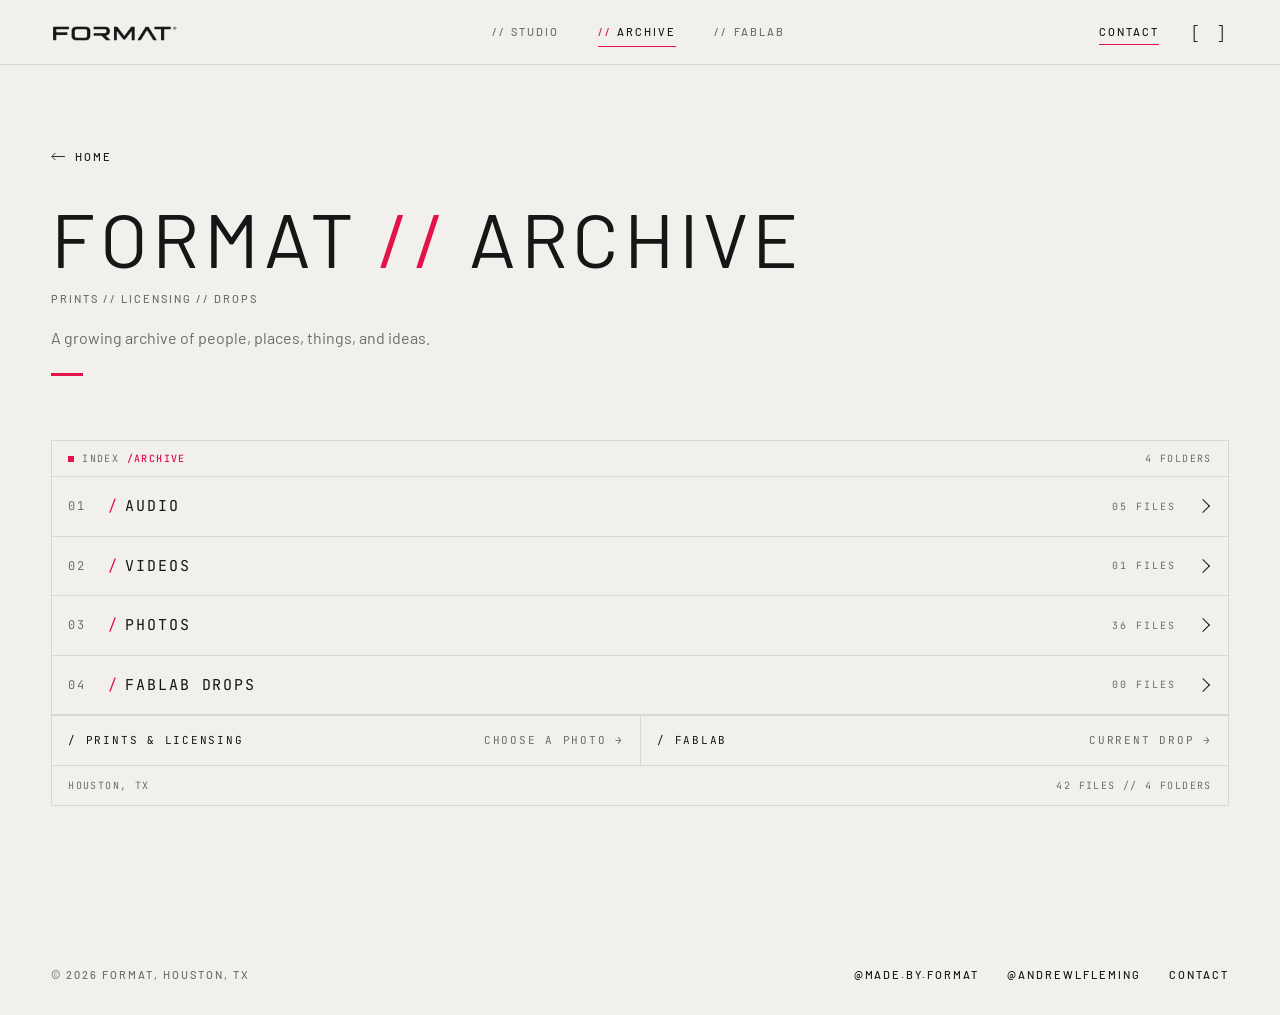
==== archive.html @ f63811d4 "Add FORMAT Instagram (@made.by.format) alongside the personal account Co-Authored-By: Claude Sonnet " ====
<!DOCTYPE html>
<html lang="en">
<head>
<meta charset="utf-8">
<meta name="viewport" content="width=device-width, initial-scale=1, viewport-fit=cover">
<title>FORMAT // Archive | Motorsports &amp; Automotive Photo, Video</title>
<link rel="apple-touch-icon" sizes="180x180" href="/apple-touch-icon.png">
<link rel="icon" type="image/png" sizes="32x32" href="/favicon-32x32.png">
<link rel="icon" type="image/png" sizes="16x16" href="/favicon-16x16.png">
<link rel="icon" href="/favicon.ico" sizes="any">
<link rel="manifest" href="/site.webmanifest">
<meta name="apple-mobile-web-app-title" content="FORMAT">
<meta name="theme-color" content="#000000">
<meta name="description" content="The FORMAT archive from Houston: motorsports, automotive, aerial and FPV photo, video and music. Order prints, license work, or request a piece from a past FabLab motorsports fashion drop.">
<link rel="canonical" href="https://madebyformat.com/archive.html">
<meta property="og:type" content="website">
<meta property="og:site_name" content="FORMAT">
<meta property="og:title" content="FORMAT // Archive | Motorsports &amp; Automotive Photo, Video">
<meta property="og:description" content="The FORMAT archive from Houston: motorsports, automotive, aerial and FPV photo, video and music. Order prints, license work, or request a piece from a past FabLab motorsports fashion drop.">
<meta property="og:url" content="https://madebyformat.com/archive.html">
<meta property="og:image" content="https://madebyformat.com/assets/og-image.jpg">
<meta property="og:image:width" content="1200">
<meta property="og:image:height" content="630">
<meta property="og:image:alt" content="I AM FORMAT: black and white portrait of a person in a fedora and dark suit">
<meta name="twitter:card" content="summary_large_image">
<meta name="twitter:title" content="FORMAT // Archive | Motorsports &amp; Automotive Photo, Video">
<meta name="twitter:description" content="The FORMAT archive from Houston: motorsports, automotive, aerial and FPV photo, video and music. Order prints, license work, or request a piece from a past FabLab motorsports fashion drop.">
<meta name="twitter:image" content="https://madebyformat.com/assets/og-image.jpg">
<link rel="preconnect" href="https://fonts.googleapis.com">
<link rel="preconnect" href="https://fonts.gstatic.com" crossorigin>
<link href="https://fonts.googleapis.com/css2?family=Barlow:wght@300;400;500&family=JetBrains+Mono:wght@300;400;500&display=swap" rel="stylesheet">
<style>
:root{
  --paper:#F1F0ED; --ink:#161616; --mute:#6E6D69; --line:#D9D7D2; --accent:#E3124B;
  --sans:"Barlow","DIN Alternate","Helvetica Neue",Arial,sans-serif;
  --pad:clamp(20px,4vw,56px);
  --hh:64px;
  box-sizing:border-box;
  padding-top:env(safe-area-inset-top,0px);
  padding-bottom:env(safe-area-inset-bottom,0px);
}
@media (prefers-color-scheme:dark){:root:not([data-theme="light"]){--paper:#121212;--ink:#ECEBE7;--mute:#8E8D89;--line:#2A2A2A;--accent:#FF2A63}}
:root[data-theme="dark"]{--paper:#121212;--ink:#ECEBE7;--mute:#8E8D89;--line:#2A2A2A;--accent:#FF2A63}
html{scroll-behavior:smooth;scroll-padding-top:calc(env(safe-area-inset-top,0px) + var(--hh))}
@media (prefers-reduced-motion:reduce){html{scroll-behavior:auto}*,*::before,*::after{animation:none!important;transition:none!important}}
*,*::before,*::after{box-sizing:border-box}
body{margin:0;background:var(--paper);color:var(--ink);font:400 16px/1.6 var(--sans);-webkit-font-smoothing:antialiased}
img{display:block;max-width:100%}
a{color:inherit;text-decoration:none}
:focus-visible{outline:2px solid var(--accent);outline-offset:3px}
.wrap{max-width:1280px;margin:0 auto;padding:0 var(--pad)}
.lbl{font-size:11px;letter-spacing:.18em;text-transform:uppercase;font-weight:500}
.m{color:var(--mute)}
.tick{display:block;width:32px;height:3px;background:var(--accent)}
html.theming,html.theming *{transition:background-color .35s,color .35s,border-color .35s!important}

/* header */
header{position:sticky;top:0;z-index:20;background:var(--paper);border-bottom:1px solid var(--line)}
.bar{display:flex;align-items:center;justify-content:space-between;height:64px}
.logo img{height:17px;width:auto}
.logo .lp{display:none}
@media (prefers-color-scheme:dark){:root:not([data-theme="light"]) .logo .li{display:none}:root:not([data-theme="light"]) .logo .lp{display:block}}
:root[data-theme="dark"] .logo .li{display:none}:root[data-theme="dark"] .logo .lp{display:block}
.pnav{display:flex;align-items:center;gap:clamp(18px,3vw,40px)}
.pnav a{position:relative;padding:6px 0;transition:color .3s}
.pnav .sl{color:var(--mute);margin-right:.5em;transition:color .3s}
.pnav a:hover,.pnav a[aria-current="page"]{color:var(--ink)}
.pnav a:hover .sl,.pnav a[aria-current="page"] .sl{color:var(--accent)}
.pnav a::after{content:"";position:absolute;left:0;right:0;bottom:0;height:1px;background:var(--accent);transform:scaleX(0);transform-origin:left;transition:transform .5s cubic-bezier(.77,0,.18,1)}
.pnav a[aria-current="page"]::after{transform:scaleX(1)}
.pnav a:not([aria-current]){color:var(--mute)}
.hr{display:flex;align-items:center;gap:clamp(16px,2.4vw,28px)}
.cta{border-bottom:1px solid var(--accent);padding:4px 0}
.cta:hover{color:var(--accent)}
.sl{color:var(--accent)}
.brk{white-space:nowrap;border:0;background:none;color:inherit;font:300 20px var(--sans);letter-spacing:.3em;padding:4px 0 4px .3em;cursor:pointer}
.brk:hover{color:var(--accent)}

/* hero */
.frame{position:relative;height:calc(100svh - var(--hh));min-height:520px;max-height:900px;background:#0E0E0E;overflow:hidden;color:#F4F3EF}
.media{position:absolute;inset:0;isolation:isolate;overflow:hidden;background:#0E0E0E}
.layer{position:absolute;inset:0;width:100%;height:100%;object-fit:cover;z-index:0;opacity:0;clip-path:inset(0);will-change:clip-path,transform}
.media picture{display:contents}
#heroVid{object-position:50% 42%}#heroImg{object-position:50% 45%}
.layer.cur{z-index:1;opacity:1}
.layer.enter{z-index:2;opacity:1;clip-path:inset(50% 0 50% 0);transform:scale(1.1)}
.layer.enter.go{clip-path:inset(0 0 0 0);transform:scale(1);transition:clip-path .95s cubic-bezier(.77,0,.18,1),transform 1.4s cubic-bezier(.16,1,.3,1)}
.layer.cur.leave{transform:scale(1.04);filter:brightness(.45) saturate(.6);transition:transform 1.2s cubic-bezier(.16,1,.3,1),filter .9s cubic-bezier(.77,0,.18,1)}
.shut{position:absolute;inset:0;pointer-events:none;z-index:1}
.shut i{position:absolute;left:0;right:0;top:50%;height:1px;background:var(--accent);opacity:0;transform:scaleX(0)}
.frame.sw .shut i{opacity:1;transform:scaleX(1);transition:transform .4s cubic-bezier(.16,1,.3,1)}
.frame.sw.go .shut i{opacity:0;transition:top .95s cubic-bezier(.77,0,.18,1),transform .4s cubic-bezier(.16,1,.3,1),opacity .35s .75s}
.frame.sw.go .shut i:first-child{top:0}.frame.sw.go .shut i:last-child{top:calc(100% - 1px)}
.mode{position:absolute;right:24px;top:50%;transform:translateY(-50%);z-index:3;display:flex;flex-direction:column;gap:6px}
.mode button{writing-mode:vertical-rl;background:none;border:0;color:rgba(255,255,255,.5);padding:14px 10px;cursor:pointer;font-family:var(--sans);transition:color .5s}
.mode button:hover,.mode button[aria-pressed="true"]{color:#fff}
.mi{position:absolute;left:0;top:0;width:2px;background:var(--accent);transition:transform .7s cubic-bezier(.77,0,.18,1),height .7s cubic-bezier(.77,0,.18,1)}
.frame.still .vp{opacity:0;pointer-events:none}
.vp{transition:opacity .5s}
.vp{position:absolute;top:56px;right:24px;z-index:3;background:none;border:0;color:rgba(255,255,255,.75);padding:6px 0;cursor:pointer;font-family:var(--sans)}
.vp:hover{color:#fff}
.scrim{position:absolute;inset:0;background:linear-gradient(0deg,rgba(0,0,0,.6),rgba(0,0,0,0) 55%)}
.c{position:absolute;width:22px;height:22px;border:0 solid rgba(255,255,255,.75)}
.tl{top:24px;left:24px;border-top-width:1px;border-left-width:1px}.tr{top:24px;right:24px;border-top-width:1px;border-right-width:1px}
.bl{bottom:24px;left:24px;border-bottom-width:1px;border-left-width:1px}.br{bottom:24px;right:24px;border-bottom-width:1px;border-right-width:1px}
.hero-copy{position:absolute;left:var(--pad);right:var(--pad);bottom:clamp(48px,8vh,88px);display:flex;justify-content:space-between;align-items:flex-end;gap:24px;flex-wrap:wrap;z-index:2}
h1{margin:0 0 22px;font-size:clamp(40px,6.4vw,96px);line-height:1;font-weight:500;letter-spacing:.03em;text-transform:uppercase}
.vf{position:absolute;left:50%;top:50%;transform:translate(-50%,-50%);border:1px solid rgba(255,255,255,.85);box-shadow:0 0 0 200vmax rgba(0,0,0,.5);transition:width .5s,height .5s,opacity .4s;opacity:0;pointer-events:none;z-index:1}
.frame[data-ar] .vf{opacity:1}
.ratios{display:flex;gap:4px}
.ratios button{background:rgba(0,0,0,.35);border:1px solid rgba(255,255,255,.35);color:#fff;font:500 11px var(--sans);letter-spacing:.12em;padding:8px 10px;cursor:pointer}
.ratios button[aria-pressed="true"]{background:var(--accent);border-color:var(--accent)}

/* sections */
section.block{padding:clamp(64px,10vw,128px) 0;border-bottom:1px solid var(--line)}
h2{margin:0;font-size:clamp(26px,3.2vw,42px);line-height:1.1;font-weight:400;letter-spacing:.12em;text-transform:uppercase}
.head{display:flex;justify-content:space-between;align-items:baseline;gap:16px;margin-bottom:clamp(28px,4vw,48px)}
.grid3{display:grid;grid-template-columns:repeat(3,1fr);gap:clamp(16px,2vw,28px)}
.ph{position:relative;overflow:hidden;background:#0E0E0E}
.ph img{width:100%;height:100%;object-fit:cover;transition:transform .6s}
a:hover .ph img{transform:scale(1.03)}
.div .ph{aspect-ratio:4/5}
.div .act{margin-top:14px;display:inline-flex;gap:10px;align-items:center;border-bottom:1px solid currentColor;padding-bottom:3px}
a:hover .act{color:var(--accent)}
.div p{margin:12px 0 0;color:var(--mute);max-width:36ch;font-size:15px;line-height:1.6}
.div h3{margin:18px 0 4px;font-size:18px;font-weight:500;letter-spacing:.14em;text-transform:uppercase}
.work .ph{aspect-ratio:3/2}
.work .cap{display:flex;justify-content:space-between;gap:12px;padding-top:12px}

/* about */
.about{display:grid;grid-template-columns:1fr 1fr;gap:clamp(32px,6vw,96px);align-items:center}
.about .ph{aspect-ratio:4/5}
.about p{max-width:42ch;color:var(--mute);margin:24px 0 0}

/* contact */
.contact{display:grid;grid-template-columns:1fr 1fr;gap:clamp(32px,6vw,96px)}
.contact h2{margin-bottom:24px}
form{display:grid;gap:18px}
input,textarea{width:100%;font:400 16px var(--sans);color:var(--ink);background:transparent;border:0;border-bottom:1px solid var(--line);padding:10px 0;border-radius:0}
textarea{min-height:80px;resize:vertical}
input:focus,textarea:focus{outline:none;border-bottom-color:var(--accent)}
.btn{justify-self:start;display:inline-flex;gap:16px;align-items:center;border:1px solid var(--ink);background:none;color:inherit;padding:14px 22px;cursor:pointer}
.btn:hover{background:var(--ink);color:var(--paper)}
.sent{min-height:1.2em}

/* footer */
footer .wrap{display:flex;justify-content:space-between;align-items:center;gap:20px;flex-wrap:wrap;padding-top:32px;padding-bottom:32px}
footer .links{display:flex;gap:28px}
footer a:hover{color:var(--accent)}

/* gallery */
.more{display:inline-flex;gap:10px;align-items:center;border-bottom:1px solid currentColor;padding-bottom:3px}
.more:hover,.back:hover{color:var(--accent)}
body.g main{display:none}
body.g .gallery{display:block}
.gallery{padding:clamp(40px,6vw,80px) 0 clamp(64px,10vw,128px)}
.ghead{margin-bottom:clamp(32px,5vw,64px)}
.ghead h2{font-size:clamp(40px,6vw,88px);letter-spacing:.06em;margin:28px 0 14px}
.ghead p{margin:0 0 22px}
.back{display:inline-flex;gap:10px;align-items:center}
.gbar{position:sticky;top:var(--hh);z-index:10;background:var(--paper);display:flex;justify-content:space-between;align-items:center;gap:16px;padding:14px 0;margin-bottom:clamp(14px,2vw,24px);border-bottom:1px solid var(--line)}
.chips{display:flex;gap:clamp(16px,3vw,32px)}
.chip{background:none;border:0;border-bottom:1px solid transparent;color:var(--mute);padding:4px 0;cursor:pointer;font-family:var(--sans)}
.chip:hover{color:var(--ink)}
.chip[aria-pressed="true"]{color:var(--ink);border-bottom-color:var(--accent)}
.grid{--cols:4;--ar:1/1;display:grid;grid-template-columns:repeat(var(--cols),1fr);gap:clamp(6px,.9vw,12px)}
.grid[data-f="landscape"]{--ar:3/2}.grid[data-f="portrait"]{--ar:2/3}
.gi{display:block;width:100%;aspect-ratio:var(--ar);padding:0;border:0;background:#0E0E0E;cursor:zoom-in;overflow:hidden}
.gi[hidden]{display:none}
.gi img{width:100%;height:100%;object-fit:cover;transition:transform .6s}
.gi:hover img{transform:scale(1.03)}
.empty{padding:clamp(48px,8vw,96px) 0;max-width:36ch}
.empty[hidden]{display:none}
.gright{display:flex;align-items:center;gap:clamp(12px,2vw,20px)}
.zoom{display:flex;gap:2px}
.gbar .lbl{white-space:nowrap}
@media (max-width:520px){#gCount{display:none}.chips{gap:14px}.gbar{gap:8px}}
.zoom button{width:28px;height:28px;background:none;border:0;color:var(--mute);font:300 18px/1 var(--sans);cursor:pointer;padding:0}
.zoom button:hover:not(:disabled){color:var(--accent)}
.zoom button:disabled{color:var(--line);cursor:default}
.lb{position:fixed;inset:0;z-index:50;background:#080808;display:flex;align-items:center;justify-content:center;padding:calc(64px + env(safe-area-inset-top,0px)) clamp(12px,6vw,96px) calc(96px + env(safe-area-inset-bottom,0px));color:#EDECE8}
.lb[hidden]{display:none}
.lb img{max-width:100%;max-height:100%;object-fit:contain}
.lbc{position:absolute;top:calc(26px + env(safe-area-inset-top,0px));left:clamp(16px,4vw,40px)}
.lbx{position:absolute;top:calc(18px + env(safe-area-inset-top,0px));right:clamp(16px,4vw,40px);background:none;border:0;color:inherit;cursor:pointer;padding:8px}
.lbn{position:absolute;top:50%;transform:translateY(-50%);background:none;border:0;color:inherit;cursor:pointer;padding:18px}
.lbn:hover,.lbx:hover{color:var(--accent)}
.prev{left:4px}.next{right:4px}
.lbbar{position:absolute;left:clamp(16px,4vw,40px);right:clamp(16px,4vw,40px);bottom:calc(22px + env(safe-area-inset-bottom,0px));display:flex;justify-content:space-between;align-items:center;gap:12px 24px;flex-wrap:wrap}
.lbt{font-size:13px}
.lbact{display:flex;gap:8px}
.lbb,.lbfav{background:none;border:1px solid rgba(255,255,255,.35);color:inherit;padding:12px 16px;cursor:pointer;font-family:var(--sans)}
.lbfav{width:44px;padding:0;display:grid;place-items:center}
.lbb:hover,.lbfav:hover{border-color:var(--accent);color:var(--accent)}
.lbfav[aria-pressed="true"]{color:var(--accent);border-color:var(--accent)}
.lbfav[aria-pressed="true"] svg{fill:currentColor}
body.lock{overflow:hidden}
@media (max-width:820px){
  .lb{padding-bottom:calc(132px + env(safe-area-inset-bottom,0px))}
  .lbbar{flex-direction:column;align-items:stretch}
  .lbb{flex:1;padding:12px 6px;white-space:nowrap;letter-spacing:.12em}
  .lbn{padding:12px}
}

@media (max-width:820px){
  .grid3{grid-template-columns:1fr}
  .work .grid3{grid-template-columns:1fr 1fr}
  .div .ph{aspect-ratio:4/3}
  .about,.contact{grid-template-columns:1fr}
  #heroVid{object-position:50% 40%}#heroImg{object-position:62% 45%}
  .mode{right:12px}.mode button{padding:12px 8px}
  .vp{top:40px;right:16px}
  .scrim{background:linear-gradient(0deg,rgba(0,0,0,.7),rgba(0,0,0,0) 60%),linear-gradient(180deg,rgba(0,0,0,.35),rgba(0,0,0,0) 20%)}
  .c{width:16px;height:16px}.tl,.tr{top:16px}.bl,.br{bottom:16px}.tl,.bl{left:16px}.tr,.br{right:16px}
}
@media (max-width:640px){
  :root{--hh:108px}
  #heroImg{object-position:50% 40%}
  .bar{flex-wrap:wrap;height:auto}
  .bar>.logo{height:60px;display:flex;align-items:center}
  .hr{height:60px}
  .pnav{order:3;width:100%;justify-content:space-between;height:48px;border-top:1px solid var(--line)}
}
@media (max-width:480px){.logo img{height:13px}.brk{font-size:17px;letter-spacing:.2em}.work .grid3{grid-template-columns:1fr}}

/* two-link cards */
.acts{display:flex;gap:24px;flex-wrap:wrap}
.card a:hover .ph img{transform:scale(1.03)}
.act:hover{color:var(--accent)}

/* pillar pages */
body.sub main{display:none}
.page{padding:clamp(40px,6vw,80px) 0 clamp(64px,10vw,128px)}
.ghead h2 .sl{color:var(--accent)}
.page .ghead h2{margin-bottom:10px}
.page .ghead p{max-width:44ch;margin:18px 0 22px}
.pfoot{margin-top:clamp(40px,6vw,72px)}.pfoot:empty{display:none}
.pfoot .btn{text-decoration:none}
/* studio advisory band */
.adv{margin-top:clamp(56px,8vw,112px);padding-top:clamp(28px,4vw,48px);border-top:1px solid var(--line);display:grid;grid-template-columns:1fr 1fr;gap:clamp(28px,6vw,96px)}
.adv h3{margin:0 0 4px;font-size:18px;font-weight:500;letter-spacing:.14em;text-transform:uppercase}
.adv p{margin:12px 0 18px;color:var(--mute);max-width:40ch;font-size:15px;line-height:1.6}
.adv .act{display:inline-flex;gap:10px;align-items:center;border-bottom:1px solid currentColor;padding-bottom:3px}
.advl{list-style:none;margin:0;padding:0;border-top:1px solid var(--line)}
.advl li{display:grid;grid-template-columns:minmax(150px,.8fr) 1.2fr;gap:8px 24px;padding:18px 0;border-bottom:1px solid var(--line)}
.advl li span:first-child{font-size:12px;letter-spacing:.16em;text-transform:uppercase;font-weight:500;padding-top:2px}
.advl li .m{font-size:15px;line-height:1.55}
@media (max-width:820px){.adv{grid-template-columns:1fr}.advl li{grid-template-columns:1fr}}

/* filing system */
.fs{--mono:"JetBrains Mono","SF Mono",ui-monospace,Menlo,Consolas,monospace;font-family:var(--mono);font-size:12px;line-height:1.5;letter-spacing:.04em;border:1px solid var(--line)}
.fs *{font-family:inherit}
.fsbar{display:flex;justify-content:space-between;gap:16px;flex-wrap:wrap;padding:10px 16px;border-bottom:1px solid var(--line);color:var(--mute);text-transform:uppercase;letter-spacing:.14em;font-size:10px}
.fsbar b{color:var(--accent);font-weight:500}
.fsbar .dot{display:inline-block;width:6px;height:6px;background:var(--accent);margin-right:8px;animation:blink 1.6s steps(2,start) infinite}
@keyframes blink{50%{opacity:.15}}
.fsd{border-bottom:1px solid var(--line)}
.fsd:last-child{border-bottom:0}
.fsd>summary{list-style:none;display:grid;grid-template-columns:28px 1fr auto 24px;gap:12px;align-items:center;padding:18px 16px;cursor:pointer;text-transform:uppercase;letter-spacing:.16em;transition:background .3s}
.fsd>summary::-webkit-details-marker{display:none}
.fsd>summary:hover{background:color-mix(in srgb,var(--ink) 4%,transparent)}
.fsd>summary .ix{color:var(--mute)}
.fsd>summary .nm{font-size:15px;font-weight:400}
.fsd>summary .nm i{font-style:normal;color:var(--accent);margin-right:.4em}
.fsd>summary .ct{color:var(--mute);font-size:10px}
.fsd>summary .cv{width:10px;height:10px;border-right:1px solid currentColor;border-bottom:1px solid currentColor;transform:rotate(-45deg);transition:transform .35s cubic-bezier(.77,0,.18,1);justify-self:end;margin-right:4px}
.fsd[open]>summary .cv{transform:rotate(45deg);color:var(--accent)}
.fsd[open]>summary{border-bottom:1px solid var(--line)}
.fsl{list-style:none;margin:0;padding:0}
.fss{border-bottom:1px solid var(--line)}
.fss:last-child{border-bottom:0}
.fss>summary{list-style:none;display:grid;grid-template-columns:28px 1fr auto 24px;gap:12px;align-items:center;padding:12px 16px;cursor:pointer;text-transform:uppercase;letter-spacing:.14em;font-size:11px;transition:background .3s}
.fss>summary::-webkit-details-marker{display:none}
.fss>summary:hover{background:color-mix(in srgb,var(--ink) 4%,transparent)}
.fss>summary .ix{color:var(--accent)}
.fss>summary .ct{color:var(--mute);font-size:10px}
.fss>summary .cv{width:8px;height:8px;border-right:1px solid currentColor;border-bottom:1px solid currentColor;transform:rotate(-45deg);transition:transform .35s cubic-bezier(.77,0,.18,1);justify-self:end;margin-right:4px}
.fss[open]>summary .cv{transform:rotate(45deg);color:var(--accent)}
.fss[open]>summary{border-bottom:1px solid var(--line)}
.fsempty{padding:18px 16px 18px 52px;color:var(--mute);font-size:11px;text-transform:uppercase;letter-spacing:.12em}
.rq{justify-self:end;border:1px solid var(--mute);padding:4px 8px;text-transform:uppercase;letter-spacing:.14em;font-size:10px;color:var(--ink);background:none;cursor:pointer}
.rq:hover{border-color:var(--accent);color:var(--accent)}
.fsl li{border-bottom:1px solid var(--line);position:relative}
.fsl li:last-child{border-bottom:0}
.fsl li::before{content:"";position:absolute;left:27px;top:0;bottom:0;width:1px;background:var(--line)}
.fr{display:grid;grid-template-columns:28px 64px 1fr minmax(0,160px) 56px;gap:12px;align-items:center;width:100%;padding:10px 16px 10px 16px;background:none;border:0;color:inherit;text-align:left;cursor:pointer;position:relative;text-transform:none;letter-spacing:.04em;font-size:12px}
.fr:hover{background:color-mix(in srgb,var(--ink) 4%,transparent)}
.fr:hover .rn{color:var(--accent)}
.fr .ri{color:var(--mute);font-size:10px;text-transform:uppercase;letter-spacing:.14em}
.fr .rn{font-size:13px;transition:color .25s}
.fr .rm{color:var(--mute);font-size:10px;text-transform:uppercase;letter-spacing:.12em;white-space:nowrap;overflow:hidden;text-overflow:ellipsis}
.fr .rl{color:var(--mute);text-align:right;font-variant-numeric:tabular-nums}
.fr .rg{width:20px;height:20px;border:1px solid var(--mute);display:grid;place-items:center;color:var(--ink);transition:border-color .25s,color .25s,background .25s}
.fr:hover .rg{border-color:var(--accent);color:var(--accent)}
.fr .rg svg{width:8px;height:8px;fill:currentColor}
.fr .rg .ps{display:none}
li.on .fr .rg{background:var(--accent);border-color:var(--accent);color:#fff}
li.on .fr .rg .pl{display:none}li.on .fr .rg .ps{display:block}
li.on .rn{color:var(--accent)}
.fr .th{width:64px;height:40px;object-fit:cover;background:#0E0E0E}
.fp{height:2px;background:var(--line);margin:0 16px 0 52px}
.fp i{display:block;height:100%;width:0;background:var(--accent)}
.fv{padding:10px 16px 18px 52px}
.fv video{width:100%;max-height:70vh;background:#0E0E0E;display:block}
.fvh{display:none}
li.on .fvh{display:block}
.fsfoot{display:flex;justify-content:space-between;gap:12px;flex-wrap:wrap;padding:12px 16px;border-top:1px solid var(--line);color:var(--mute);text-transform:uppercase;letter-spacing:.14em;font-size:10px}
.fsfoot a:hover,.fsd .lk:hover{color:var(--accent)}
.fsnote{padding:12px 16px 14px 52px;color:var(--mute);font-size:11px;border-bottom:1px solid var(--line)}
.fsd .lk{display:inline-block;border-bottom:1px solid currentColor;color:var(--ink);text-transform:uppercase;letter-spacing:.14em;font-size:10px;margin-top:6px}
.fsx{display:grid;grid-template-columns:1fr 1fr;border-top:1px solid var(--line)}
.fsx a{display:flex;justify-content:space-between;gap:12px;padding:16px;text-transform:uppercase;letter-spacing:.16em;font-size:11px;transition:background .3s}
.fsx a+a{border-left:1px solid var(--line)}
.fsx a:hover{background:color-mix(in srgb,var(--ink) 4%,transparent)}
.fsx a span:last-child{color:var(--mute)}
.fsx a:hover span:last-child{color:var(--accent)}
@media (max-width:640px){
  .fr{grid-template-columns:24px 1fr 44px;gap:10px}
  .fr .ri,.fr .rm{display:none}
  .fr .th{width:44px;height:32px}
  .fp,.fv,.fsnote{margin-left:0;margin-right:0;padding-left:16px}
  .fp{margin-left:16px}
  .fsx{grid-template-columns:1fr}.fsx a+a{border-left:0;border-top:1px solid var(--line)}
}
</style>
<script src="/analytics.js" defer></script>
</head>
<body>

<header>
  <div class="wrap bar">
    <a class="logo" href="index.html" aria-label="FORMAT home"><img class="li" src="assets/2a49f35d6b.png" alt="FORMAT"><img class="lp" src="assets/de76567afb.png" alt=""></a>
    <nav class="lbl pnav" aria-label="Main"><a href="studio.html"><span class="sl">//</span>Studio</a><a href="#top" aria-current="page" data-r="archive"><span class="sl">//</span>Archive</a><a href="fablab.html"><span class="sl">//</span>FabLab</a></nav>
    <div class="hr"><a class="lbl cta" href="index.html#contact">Contact</a><button class="brk" id="themeBtn" type="button" aria-label="Switch to light theme" title="Switch theme">[ ]</button></div>
  </div>
</header>

<main id="top">
<section class="page" id="archive" aria-labelledby="archiveH">
  <div class="wrap">
    <div class="ghead">
      <a class="lbl back" href="index.html"><svg width="14" height="9" viewBox="0 0 16 10" fill="none" stroke="currentColor"><path d="M16 5H1M5 1L1 5l4 4"/></svg> Home</a>
      <h2 id="archiveH">Format <span class="sl">//</span> Archive</h2>
      <div class="lbl m">Prints // Licensing // Drops</div>
      <p class="m">A growing archive of people, places, things, and ideas.</p>
      <span class="tick"></span>
    </div>
    <div class="fs" id="fs">
      <div class="fsbar"><span><span class="dot"></span>Index <b>/ARCHIVE</b></span><span id="fsTot"></span></div>

      <details class="fsd" id="fAudio">
        <summary><span class="ix">01</span><span class="nm"><i>/</i>Audio</span><span class="ct" id="fAudioCt"></span><span class="cv" aria-hidden="true"></span></summary>
        <div class="fsb" id="fAudioL"></div>
        <div class="fsnote">Previews only. Organized by the year each track was made.</div>
      </details>

      <details class="fsd" id="fVideo">
        <summary><span class="ix">02</span><span class="nm"><i>/</i>Videos</span><span class="ct" id="fVideoCt"></span><span class="cv" aria-hidden="true"></span></summary>
        <div class="fsb" id="fVideoL"></div>
        <div class="fsnote">Video licensing by request.<br><a class="lk" href="contact.html">Request a license &rarr;</a></div>
      </details>

      <details class="fsd" id="fPhoto">
        <summary><span class="ix">03</span><span class="nm"><i>/</i>Photos</span><span class="ct" id="fPhotoCt"></span><span class="cv" aria-hidden="true"></span></summary>
        <div class="fsb" id="fPhotoL"></div>
        <div class="fsnote">Open any photo to order a print or request a license.<br><a class="lk" href="#gallery">Open gallery view &rarr;</a></div>
      </details>

      <details class="fsd" id="fDrops">
        <summary><span class="ix">04</span><span class="nm"><i>/</i>FabLab Drops</span><span class="ct" id="fDropsCt"></span><span class="cv" aria-hidden="true"></span></summary>
        <div class="fsb" id="fDropsL"></div>
        <div class="fsnote">Mockups and fashion photos from past drops that are no longer for sale. Liked one? Request it. Reruns cost more than the original drop and are made only for select groups and events.<br><a class="lk" id="dropAny" href="contact.html">Request a past item &rarr;</a></div>
      </details>

      <div class="fsx"><a href="#gallery"><span>/ Prints &amp; Licensing</span><span>Choose a photo &rarr;</span></a><a href="fablab.html"><span>/ FabLab</span><span>Current drop &rarr;</span></a></div>
      <div class="fsfoot"><span>Houston, TX</span><span id="fsSum"></span></div>
    </div>
    <div class="pfoot"></div>
  </div>
</section>
</main>

<section class="gallery" data-page id="gallery" aria-labelledby="galH" hidden>
  <div class="wrap">
    <div class="ghead">
      <a class="lbl back" href="#top"><svg width="14" height="9" viewBox="0 0 16 10" fill="none" stroke="currentColor"><path d="M16 5H1M5 1L1 5l4 4"/></svg> Archive</a>
      <h2 id="galH">Gallery</h2>
      <span class="tick"></span>
    </div>
    <div class="gbar">
      <div class="chips" role="group" aria-label="Filter photos">
        <button class="chip lbl" type="button" data-f="landscape" aria-pressed="false">Landscape</button>
        <button class="chip lbl" type="button" data-f="portrait" aria-pressed="false">Portrait</button>
        <button class="chip lbl" type="button" data-f="saved" aria-pressed="false">Saved</button>
      </div>
      <div class="gright">
        <span class="lbl m" id="gCount" role="status">36 photos</span>
        <div class="zoom" role="group" aria-label="Photo size">
          <button id="zIn" type="button" aria-label="Larger photos">+</button>
          <button id="zOut" type="button" aria-label="Smaller photos">&minus;</button>
        </div>
      </div>
    </div>
    <div class="grid" id="grid" data-f="all">
      <button class="gi" type="button" data-i="0"><img src="assets/973c1ba839.jpg" width="618" height="1100" alt="FPV view of a green drift car sliding past a speedway grandstand at sunset" loading="lazy"></button>
      <button class="gi" type="button" data-i="1"><img src="assets/de5baf7b64.jpg" width="1100" height="618" alt="Houston skyline at dusk from above with lit freeways" loading="lazy"></button>
      <button class="gi" type="button" data-i="2"><img src="assets/4cb11e5122.jpg" width="1100" height="732" alt="Top-down view of a dirt road curving between a wheat field and green crops" loading="lazy"></button>
      <button class="gi" type="button" data-i="3"><img src="assets/cfc718eab0.jpg" width="733" height="1100" alt="Office towers lit against a deep red night sky" loading="lazy"></button>
      <button class="gi" type="button" data-i="4"><img src="assets/6cf15f3c72.jpg" width="1100" height="732" alt="Stone farmhouse among cypress trees at dusk, seen from above" loading="lazy"></button>
      <button class="gi" type="button" data-i="5"><img src="assets/44dcf26597.jpg" width="1100" height="733" alt="Crew member rolling a worn drift tire in the pits" loading="lazy"></button>
      <button class="gi" type="button" data-i="6"><img src="assets/5061e4a711.jpg" width="946" height="1100" alt="Layered mountain ridges in mist under a red sunset" loading="lazy"></button>
      <button class="gi" type="button" data-i="7"><img src="assets/35f1a1e9c2.jpg" width="618" height="1100" alt="Green drift car sliding through a corner in tire smoke" loading="lazy"></button>
      <button class="gi" type="button" data-i="8"><img src="assets/1b641f2eed.jpg" width="1100" height="619" alt="Florence Cathedral dome and bell tower lit at dusk" loading="lazy"></button>
      <button class="gi" type="button" data-i="9"><img src="assets/5be8ecdef6.jpg" width="1100" height="732" alt="Black and white top-down view of a dirt road between fields" loading="lazy"></button>
      <button class="gi" type="button" data-i="10"><img src="assets/cb34208ca1.jpg" width="1100" height="824" alt="Black and white camper van parked on a beach" loading="lazy"></button>
      <button class="gi" type="button" data-i="11"><img src="assets/a9a0d563bb.jpg" width="1100" height="733" alt="Smiling crew member crouched with an impact wrench beside a car" loading="lazy"></button>
      <button class="gi" type="button" data-i="12"><img src="assets/a68fcb2b05.jpg" width="1100" height="733" alt="Snowy mountain peak under pink sunset clouds" loading="lazy"></button>
      <button class="gi" type="button" data-i="13"><img src="assets/ab6b7f6594.jpg" width="825" height="1100" alt="Woman beside a giant column under a lit classical portico at night" loading="lazy"></button>
      <button class="gi" type="button" data-i="14"><img src="assets/e320124c31.jpg" width="1100" height="688" alt="Purple storm clouds over wooded hills and a vineyard" loading="lazy"></button>
      <button class="gi" type="button" data-i="15"><img src="assets/3fd86f4cd4.jpg" width="618" height="1100" alt="Top-down FPV view of a drift car trailing smoke" loading="lazy"></button>
      <button class="gi" type="button" data-i="16"><img src="assets/878217448a.jpg" width="733" height="1100" alt="Orange koi seen from above on black" loading="lazy"></button>
      <button class="gi" type="button" data-i="17"><img src="assets/bca9c6780b.jpg" width="1100" height="732" alt="Downtown Houston towers at sunset from above" loading="lazy"></button>
      <button class="gi" type="button" data-i="18"><img src="assets/4935b4ea3e.jpg" width="1100" height="733" alt="Red-roofed cabin in snow under a starry sky" loading="lazy"></button>
      <button class="gi" type="button" data-i="19"><img src="assets/f9dec8020f.jpg" width="1100" height="733" alt="Black and white close-up of a backlit leaf" loading="lazy"></button>
      <button class="gi" type="button" data-i="20"><img src="assets/07e31d1d4d.jpg" width="1100" height="619" alt="Green drift car at speed along a track at golden hour" loading="lazy"></button>
      <button class="gi" type="button" data-i="21"><img src="assets/5794afb0ea.jpg" width="1100" height="732" alt="Top-down view of vineyard rows" loading="lazy"></button>
      <button class="gi" type="button" data-i="22"><img src="assets/3592702b97.jpg" width="825" height="1100" alt="Leaf shadows falling across a window and interior" loading="lazy"></button>
      <button class="gi" type="button" data-i="23"><img src="assets/3db5c57ff2.jpg" width="825" height="1100" alt="Residential tower lit at night under a crescent moon" loading="lazy"></button>
      <button class="gi" type="button" data-i="24"><img src="assets/a3a29086a4.jpg" width="1100" height="733" alt="Yaks grazing a snowy slope seen past a red pickup" loading="lazy"></button>
      <button class="gi" type="button" data-i="25"><img src="assets/6d07d67bae.jpg" width="1100" height="733" alt="Drift car jacked up with its hood open in the pits" loading="lazy"></button>
      <button class="gi" type="button" data-i="26"><img src="assets/011813995c.jpg" width="1100" height="733" alt="Rolling green hills with low clouds" loading="lazy"></button>
      <button class="gi" type="button" data-i="27"><img src="assets/6978a3d093.jpg" width="1100" height="619" alt="Florence skyline and cathedral dome at sunset" loading="lazy"></button>
      <button class="gi" type="button" data-i="28"><img src="assets/e9501d6483.jpg" width="1100" height="733" alt="Red door with a handwritten Pull Hard sign" loading="lazy"></button>
      <button class="gi" type="button" data-i="29"><img src="assets/7896659f35.jpg" width="618" height="1100" alt="Low side chase shot of a green drift car" loading="lazy"></button>
      <button class="gi" type="button" data-i="30"><img src="assets/3193748a5d.jpg" width="1100" height="733" alt="Weathered wooden barn beside snow" loading="lazy"></button>
      <button class="gi" type="button" data-i="31"><img src="assets/595d43d8c8.jpg" width="733" height="1100" alt="Pink oleander flowers on a dark background" loading="lazy"></button>
      <button class="gi" type="button" data-i="32"><img src="assets/8d1e82f8f9.jpg" width="1100" height="777" alt="Foggy field at sunrise beside a covered porch" loading="lazy"></button>
      <button class="gi" type="button" data-i="33"><img src="assets/0ab0ab73d6.jpg" width="733" height="1100" alt="Stone cat statue dusted with snow" loading="lazy"></button>
      <button class="gi" type="button" data-i="34"><img src="assets/21f4d94476.jpg" width="1100" height="733" alt="Purple flower with raindrops" loading="lazy"></button>
      <button class="gi" type="button" data-i="35"><img src="assets/a3cf076241.jpg" width="1100" height="688" alt="Sun behind clouds between a palm and a tree at sunset" loading="lazy"></button>
    </div>
    <p class="empty m" id="gEmpty" hidden>No saved photos yet. Open a photo and tap the heart to save it here.</p>
  </div>
</section>

<div class="lb" id="lb" role="dialog" aria-modal="true" aria-label="Photo viewer" hidden>
  <img id="lbImg" alt="">
  <span class="lbc lbl m" id="lbCount"></span>
  <button class="lbx lbl" id="lbClose" type="button" aria-label="Close">Close</button>
  <button class="lbn prev" id="lbPrev" type="button" aria-label="Previous photo"><svg width="22" height="14" viewBox="0 0 16 10" fill="none" stroke="currentColor"><path d="M16 5H1M5 1L1 5l4 4"/></svg></button>
  <button class="lbn next" id="lbNext" type="button" aria-label="Next photo"><svg width="22" height="14" viewBox="0 0 16 10" fill="none" stroke="currentColor"><path d="M0 5h15M11 1l4 4-4 4"/></svg></button>
  <div class="lbbar">
    <span class="lbt lbl" id="lbCap"></span>
    <div class="lbact">
      <button class="lbb lbl" id="lbLic" type="button">License</button>
      <button class="lbb lbl" id="lbPrint" type="button">Purchase a print</button>
      <button class="lbfav" id="lbFav" type="button" aria-pressed="false" aria-label="Save to favorites"><svg width="18" height="16" viewBox="0 0 24 22" fill="none" stroke="currentColor" stroke-width="1.6"><path d="M12 20.5S2 14.4 2 7.6A5.1 5.1 0 0 1 12 5.3a5.1 5.1 0 0 1 10 2.3c0 6.8-10 12.9-10 12.9z"/></svg></button>
    </div>
  </div>
</div>

<footer>
  <div class="wrap lbl">
    <span class="m">© 2026 FORMAT, Houston, TX</span>
    <div class="links">
      <a href="https://www.instagram.com/made.by.format/" target="_blank" rel="noopener">@made.by.format</a>
      <a href="https://www.instagram.com/andrewlfleming/" target="_blank" rel="noopener">@andrewlfleming</a>
      <a href="contact.html">Contact</a>
    </div>
  </div>
</footer>

<script>
(function(){
  // [ ] toggles light / dark and remembers the choice
  var root=document.documentElement,tb=document.getElementById('themeBtn'),mq=window.matchMedia('(prefers-color-scheme: dark)');
  function themeNow(){return root.getAttribute('data-theme')||(mq.matches?'dark':'light')}
  function label(){tb.setAttribute('aria-label','Switch to '+(themeNow()==='dark'?'light':'dark')+' theme')}
  try{var s=localStorage.getItem('format-theme');if(s)root.setAttribute('data-theme',s)}catch(e){}
  label();
  tb.addEventListener('click',function(){
    var next=themeNow()==='dark'?'light':'dark';
    root.classList.add('theming');root.setAttribute('data-theme',next);label();
    try{localStorage.setItem('format-theme',next)}catch(e){}
    setTimeout(function(){root.classList.remove('theming')},400);
  });
  if(mq.addEventListener)mq.addEventListener('change',label);

  // links to the other FORMAT pages open at the top level
  function go(u){try{window.top.location.href=u}catch(e){window.open(u,'_blank','noopener')}}
  [].slice.call(document.querySelectorAll('a[data-ext]')).forEach(function(a){a.addEventListener('click',function(e){e.preventDefault();go(a.href)})});
  // gallery page (#gallery) and photo viewer
  var body=document.body,gal=document.getElementById('gallery');
  var pages=[].slice.call(document.querySelectorAll('[data-page]')),navA=[].slice.call(document.querySelectorAll('.pnav a'));
  function route(){
    var h=location.hash.slice(1),was=body.classList.contains('sub');
    var pg=pages.filter(function(s){return s.id===h})[0];
    pages.forEach(function(s){s.hidden=s!==pg});
    body.classList.toggle('sub',!!pg);body.classList.toggle('g',h==='gallery');
    var cur='archive';
    navA.forEach(function(a){if(a.dataset.r===cur)a.setAttribute('aria-current','page');else a.removeAttribute('aria-current')});
    if(pg){window.scrollTo(0,0);return}
    if(was)window.scrollTo(0,0)
  }
  [].slice.call(document.querySelectorAll('img[data-from]')).forEach(function(im){
    var k=im.dataset.from.split(':'),s=k[0]==='gi'?document.querySelector('.gi[data-i="'+k[1]+'"] img'):document.querySelectorAll('.div .ph img')[+k[1]];
    if(s)im.src=s.getAttribute('src');
  });
  window.addEventListener('hashchange',route);route();
  var caps=[["Grandstand", "Motorsport // FPV"], ["Houston at dusk", "City // Aerial"], ["Field lines", "Aerial"], ["Night shift", "Architecture"], ["Blue hour", "Aerial // Property"], ["Pit lane", "Motorsport"], ["Last light", "Landscape"], ["Drift weekend", "Motorsport // FPV"], ["Duomo", "Places"], ["Dirt road", "Aerial"], ["Low tide", "Places"], ["Crew", "Motorsport"], ["High ground", "Landscape"], ["Portico", "Places"], ["Storm front", "Aerial // Landscape"], ["Smoke trail", "Motorsport // FPV"], ["Koi", "Detail"], ["Downtown", "City // Aerial"], ["Night cabin", "Places"], ["Vein study", "Detail"], ["Golden lap", "Motorsport"], ["Vineyard rows", "Aerial"], ["Window shadows", "Detail"], ["Moonrise", "Architecture"], ["Open range", "Places"], ["Jacked up", "Motorsport"], ["Green hills", "Aerial // Landscape"], ["Florence", "Places"], ["Pull hard", "Detail"], ["Side chase", "Motorsport // FPV"], ["Barn", "Places"], ["Oleander", "Detail"], ["Morning fog", "Landscape"], ["First snow", "Detail"], ["Petals", "Detail"], ["Last sun", "Landscape"]];
  var grid=document.getElementById('grid'),items=[].slice.call(grid.querySelectorAll('.gi')),vis=items.slice();
  var lb=document.getElementById('lb'),lbImg=document.getElementById('lbImg'),lbCap=document.getElementById('lbCap'),lbCount=document.getElementById('lbCount'),lbFav=document.getElementById('lbFav');
  var gCount=document.getElementById('gCount'),gEmpty=document.getElementById('gEmpty'),chips=[].slice.call(document.querySelectorAll('.chip'));
  var idx=0,cur=0,lastBtn=null,filter=null,favs=[];
  items.forEach(function(b){var im=b.querySelector('img');b.dataset.o=(+im.getAttribute('width')>=+im.getAttribute('height'))?'landscape':'portrait';b.setAttribute('aria-label','Open '+caps[+b.dataset.i][0])});
  try{favs=JSON.parse(localStorage.getItem('format-favs')||'[]')}catch(e){}
  function saveFavs(){try{localStorage.setItem('format-favs',JSON.stringify(favs))}catch(e){}}

  // filter: Landscape / Portrait / Saved (tap again to show all)
  function applyFilter(){
    vis=items.filter(function(b){return !filter||(filter==='saved'?favs.indexOf(+b.dataset.i)>-1:b.dataset.o===filter)});
    items.forEach(function(b){b.hidden=vis.indexOf(b)<0});
    grid.dataset.f=filter==='landscape'||filter==='portrait'?filter:'all';
    chips.forEach(function(c){c.setAttribute('aria-pressed',c.dataset.f===filter)});
    gCount.textContent=vis.length+(vis.length===1?' photo':' photos');
    gEmpty.hidden=!(filter==='saved'&&!vis.length);
  }
  chips.forEach(function(c){c.addEventListener('click',function(){filter=filter===c.dataset.f?null:c.dataset.f;applyFilter()})});

  // + / - grid size
  var zIn=document.getElementById('zIn'),zOut=document.getElementById('zOut'),small=window.matchMedia('(max-width:820px)'),cols=null;
  try{cols=+localStorage.getItem('format-cols')||null}catch(e){}
  function lim(){return small.matches?[1,4]:[2,6]}
  function setCols(n){var l=lim();cols=Math.max(l[0],Math.min(l[1],n||(small.matches?2:4)));grid.style.setProperty('--cols',cols);zIn.disabled=cols<=l[0];zOut.disabled=cols>=l[1];try{localStorage.setItem('format-cols',cols)}catch(e){}}
  zIn.addEventListener('click',function(){setCols(cols-1)});
  zOut.addEventListener('click',function(){setCols(cols+1)});
  if(small.addEventListener)small.addEventListener('change',function(){setCols(cols)});
  setCols(cols);

  // full-screen viewer
  function show(i){idx=(i+vis.length)%vis.length;var b=vis[idx],im=b.querySelector('img');cur=+b.dataset.i;lbImg.src=im.currentSrc||im.src;lbImg.alt=im.alt;lbCap.textContent=caps[cur][0];lbCount.textContent=String(idx+1).padStart(2,'0')+' // '+String(vis.length).padStart(2,'0');lbFav.setAttribute('aria-pressed',favs.indexOf(cur)>-1);lbFav.setAttribute('aria-label',favs.indexOf(cur)>-1?'Remove from favorites':'Save to favorites')}
  function open(b){lastBtn=b;show(vis.indexOf(b));lb.hidden=false;body.classList.add('lock');document.getElementById('lbClose').focus()}
  function close(){lb.hidden=true;body.classList.remove('lock');if(filter==='saved')applyFilter();if(lastBtn&&!lastBtn.hidden)lastBtn.focus()}
  items.forEach(function(b){b.addEventListener('click',function(){open(b)})});
  document.getElementById('lbClose').addEventListener('click',close);
  document.getElementById('lbPrev').addEventListener('click',function(){show(idx-1)});
  document.getElementById('lbNext').addEventListener('click',function(){show(idx+1)});
  lb.addEventListener('click',function(e){if(e.target===lb)close()});
  document.addEventListener('keydown',function(e){if(lb.hidden)return;if(e.key==='Escape')close();if(e.key==='ArrowLeft')show(idx-1);if(e.key==='ArrowRight')show(idx+1)});
  var sx=null;lb.addEventListener('touchstart',function(e){sx=e.touches[0].clientX},{passive:true});
  lb.addEventListener('touchend',function(e){if(sx===null)return;var dx=e.changedTouches[0].clientX-sx;if(Math.abs(dx)>50)show(idx+(dx<0?1:-1));sx=null});
  lbFav.addEventListener('click',function(){var k=favs.indexOf(cur);if(k>-1)favs.splice(k,1);else favs.push(cur);saveFavs();show(idx)});

  // License / Purchase a print open the Contact form with the photo filled in
  function request(kind,ask){var t=caps[cur][0],ref='FMT-'+String(cur+1).padStart(3,'0');
    go('contact.html#s=prints&m='+encodeURIComponent(kind+': '+t+' ('+ref+')\n\n'+ask+'\n'))}
  document.getElementById('lbLic').addEventListener('click',function(){request('License request','How and where will the photo be used?')});
  document.getElementById('lbPrint').addEventListener('click',function(){request('Print order','Size and finish you have in mind:')});
  applyFilter();

  // filing system: /Audio (by year), /Videos, /Photos (by content), /FabLab Drops
  (function(){
    var PL='<svg class="pl" viewBox="0 0 8 8"><path d="M1 0l7 4-7 4z"/></svg><svg class="ps" viewBox="0 0 8 8"><path d="M0 0h3v8H0zM5 0h3v8H5z"/></svg>';
    var pad=function(n){return String(n).padStart(2,'0')};
    function esc(t){return String(t).replace(/&/g,'&amp;').replace(/</g,'&lt;').replace(/"/g,'&quot;')}
    function el(h){var d=document.createElement('div');d.innerHTML=h;return d.firstChild}
    // a subfolder: <details> with a header row and a file list; folders[k] gets the list element
    function sub(label,n,idx){
      var d=el('<details class="fss"><summary><span class="ix">'+pad(idx)+'</span><span class="nm">'+esc(label)+'</span><span class="ct">'+pad(n)+(n===1?' file':' files')+'</span><span class="cv" aria-hidden="true"></span></summary><ul class="fsl"></ul></details>');
      return d;
    }
    function mount(host,groups,fill,emptyMsg){
      groups.forEach(function(g,i){
        var d=sub(g.label,g.items.length,i+1),ul=d.querySelector('ul');
        if(g.items.length)g.items.forEach(function(it,k){ul.appendChild(fill(it,k,g))});
        else ul.appendChild(el('<li class="fsempty">'+esc(emptyMsg)+'</li>'));
        host.appendChild(d);
      });
    }

    // ---- Audio: grouped by the year each track was made
    var AUDIO=[
      ['A01','Don’t You Know','2026','3:18','assets/audio/dont-you-know.mp3'],
      ['A02','I Loved You Once','2026','5:06','assets/audio/i-loved-you-once.mp3'],
      ['A03','That’s Love','2024','2:48','assets/audio/thats-love.mp3'],
      ['A04','VOX 4 Fire','2025','4:11','assets/audio/vox-4-fire.mp3'],
      ['A05','Rough Boi','2022','1:55','assets/audio/rough-boi.mp3']
    ];
    var years=[];AUDIO.forEach(function(t){if(years.indexOf(t[2])<0)years.push(t[2])});
    years.sort(function(a,b){return b-a});
    var au=new Audio(),curLi=null;au.preload='none';
    function audioRow(t){
      var li=el('<li><button class="fr" type="button" aria-label="Play '+esc(t[1])+'"><span class="rg">'+PL+'</span><span class="ri">'+t[0]+'</span><span class="rn">'+esc(t[1])+'</span><span class="rm">MP3 // '+t[2]+'</span><span class="rl">'+t[3]+'</span></button><div class="fp fvh"><i></i></div></li>');
      li.querySelector('button').addEventListener('click',function(){
        if(curLi===li){if(au.paused)au.play();else au.pause();return}
        if(curLi){curLi.classList.remove('on');curLi._bar.style.width='0'}
        curLi=li;au.src=t[4];au.play();li.classList.add('on');
      });
      li.querySelector('.fp').addEventListener('click',function(e){if(curLi!==li||!au.duration)return;var r=this.getBoundingClientRect();au.currentTime=au.duration*Math.max(0,Math.min(1,(e.clientX-r.left)/r.width))});
      li._bar=li.querySelector('.fp i');return li;
    }
    au.addEventListener('timeupdate',function(){if(curLi&&au.duration)curLi._bar.style.width=(au.currentTime/au.duration*100)+'%'});
    au.addEventListener('pause',function(){if(curLi)curLi.classList.remove('on')});
    au.addEventListener('play',function(){if(curLi)curLi.classList.add('on')});
    au.addEventListener('ended',function(){if(curLi){curLi.classList.remove('on');curLi._bar.style.width='0'}});
    mount(document.getElementById('fAudioL'),years.map(function(y){return{label:y,items:AUDIO.filter(function(t){return t[2]===y})}}),audioRow);

    // ---- Videos
    var VIDEO=[['V01','Texas Motor Speedway','FPV // Motorsport','assets/f27790ee67.mp4','assets/15090d0f12.jpg']];
    function videoRow(v){
      var li=el('<li><button class="fr" type="button" aria-expanded="false"><span class="rg">'+PL+'</span><span class="ri">'+v[0]+'</span><span class="rn">'+esc(v[1])+'</span><span class="rm">MP4 // '+esc(v[2])+'</span><span class="rl"></span></button><div class="fv fvh"></div></li>');
      var b=li.querySelector('button'),box=li.querySelector('.fv'),vid=null;
      b.addEventListener('click',function(){
        var on=li.classList.toggle('on');b.setAttribute('aria-expanded',on);
        if(on&&!vid){vid=document.createElement('video');vid.controls=true;vid.playsInline=true;vid.preload='metadata';vid.poster=v[4];vid.src=v[3];box.appendChild(vid)}
        if(vid&&!on)vid.pause();
      });
      return li;
    }
    var vh=document.getElementById('fVideoL'),vul=el('<ul class="fsl"></ul>');
    VIDEO.forEach(function(v){vul.appendChild(videoRow(v))});vh.appendChild(vul);

    // ---- Photos: grouped by content. CATS maps each gallery photo (by its index) to a category.
    var CATS={
      Portraits:[11,13],
      Landscapes:[1,2,4,6,8,9,12,14,17,18,21,24,26,27,30,32,35],
      Cars:[0,5,7,15,20,25,29],
      Misc:[3,10,16,19,22,23,28,31,33,34]
    };
    function photoRow(n){
      var b=items[n],im=b.querySelector('img'),c=caps[n];
      var li=el('<li><button class="fr" type="button" aria-label="Open '+esc(c[0])+'"><img class="th" alt="" loading="lazy" src="'+esc(im.getAttribute('src'))+'"><span class="ri">P'+pad(n+1)+'</span><span class="rn">'+esc(c[0])+'</span><span class="rm">'+esc(c[1])+'</span><span class="rl">'+(b.dataset.o==='landscape'?'LND':'PRT')+'</span></button></li>');
      li.querySelector('button').addEventListener('click',function(){if(filter){filter=null;applyFilter()}open(b)});
      return li;
    }
    var groups=Object.keys(CATS).map(function(k){return{label:k,items:CATS[k]}});
    mount(document.getElementById('fPhotoL'),groups,photoRow);

    // ---- FabLab Drops: mockups and fashion photos from past drops. Add items to DROPS as they come in.
    // {ref:'D01', title:'Piece name', drop:'2026 Q2', img:'assets/file.jpg'}
    var DROPS={Mockups:[],'Fashion photos':[]};
    function dropRow(d){
      var msg='Past drop request: '+d.title+' ('+d.ref+', '+d.drop+')\n\nGroup or event it is for, quantity, sizes and when you need it:\n';
      var li=el('<li><div class="fr" style="cursor:default"><img class="th" alt="" loading="lazy" src="'+esc(d.img)+'"><span class="ri">'+esc(d.ref)+'</span><span class="rn">'+esc(d.title)+'</span><span class="rm">'+esc(d.drop)+'</span><button class="rq" type="button">Request</button></div></li>');
      li.querySelector('.rq').addEventListener('click',function(){go('contact.html#s=fablab&m='+encodeURIComponent(msg))});
      return li;
    }
    var dg=Object.keys(DROPS).map(function(k){return{label:k,items:DROPS[k]}}),dn=0;
    dg.forEach(function(g){dn+=g.items.length});
    mount(document.getElementById('fDropsL'),dg,dropRow,'Coming soon. Added after each drop sells out.');
    document.getElementById('dropAny').addEventListener('click',function(e){e.preventDefault();go('contact.html#s=fablab&m='+encodeURIComponent('Past drop request\n\nWhich piece or drop, the group or event it is for, quantity and timing:\n'))});

    // ---- counts
    var np=items.length;
    document.getElementById('fAudioCt').textContent=pad(AUDIO.length)+' files';
    document.getElementById('fVideoCt').textContent=pad(VIDEO.length)+' files';
    document.getElementById('fPhotoCt').textContent=pad(np)+' files';
    document.getElementById('fDropsCt').textContent=pad(dn)+' files';
    document.getElementById('fsTot').textContent='4 folders';
    document.getElementById('fsSum').textContent=(AUDIO.length+VIDEO.length+np+dn)+' files // 4 folders';
    // deep links: archive.html#audio / #videos / #photos / #drops open that folder
    function openF(){var m={audio:'fAudio',videos:'fVideo',photos:'fPhoto',drops:'fDrops'}[location.hash.slice(1)];if(m){var d=document.getElementById(m);d.open=true;setTimeout(function(){d.scrollIntoView({block:'start'})},0)}}
    window.addEventListener('hashchange',openF);openF();
  })();

})();
</script>
</body>
</html>
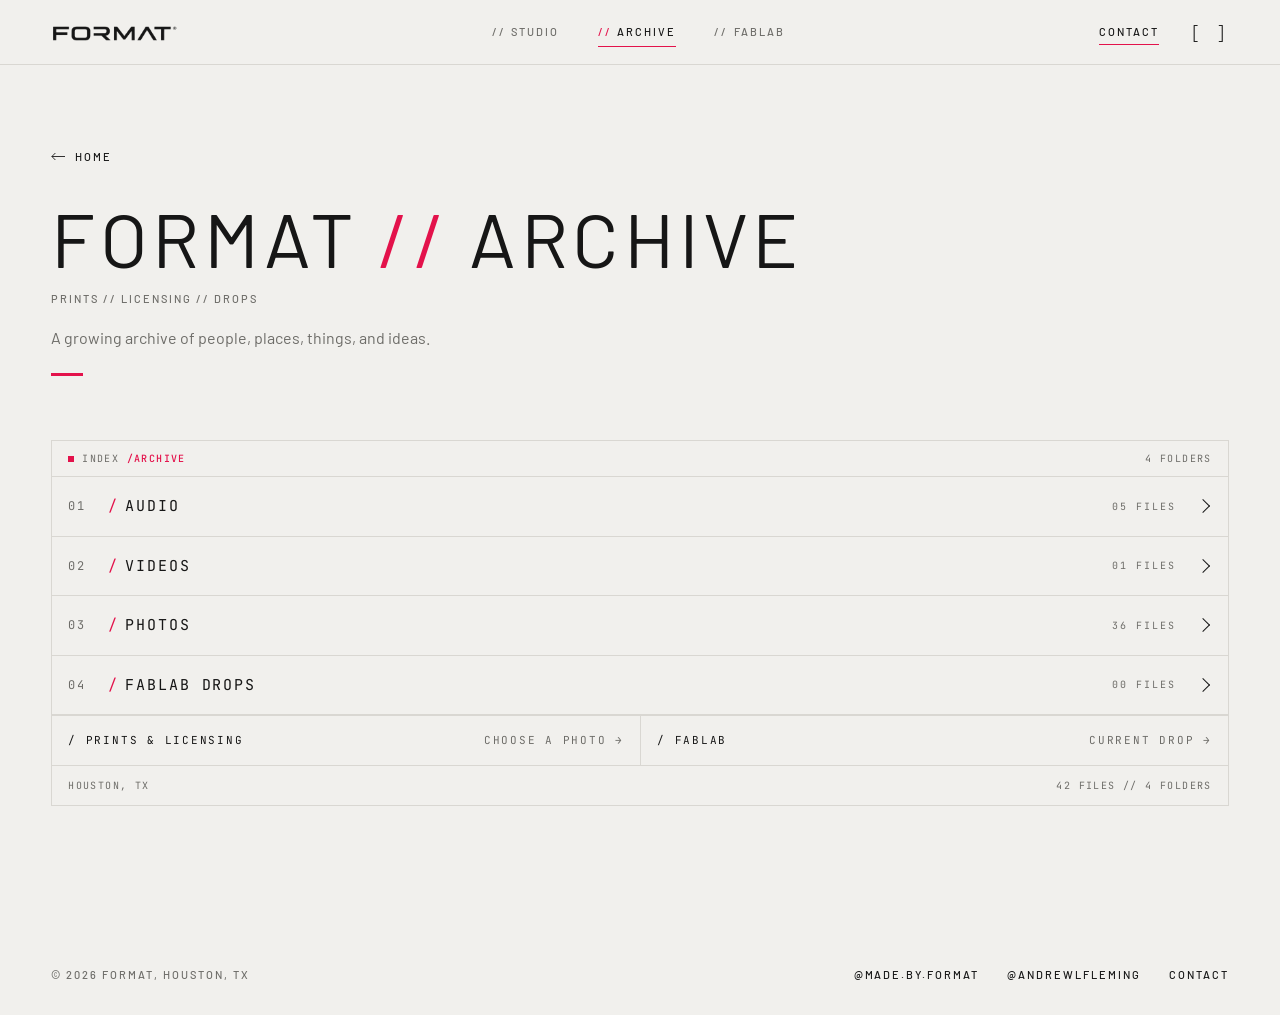
==== commit 04515db8: "Add brand motion: [ ] loader, bracket link hovers, viewfinder cursor Co-Authored-By: Claude Sonnet 5" ====
--- a/archive.html
+++ b/archive.html
@@ -323,6 +323,8 @@
   .fsx{grid-template-columns:1fr}.fsx a+a{border-left:0;border-top:1px solid var(--line)}
 }
 </style>
+<link rel="stylesheet" href="/fx.css">
+<script src="/fx.js"></script>
 <script src="/analytics.js" defer></script>
 </head>
 <body>
--- a/fx.css
+++ b/fx.css
@@ -0,0 +1,48 @@
+/* FORMAT brand motion: [ ] loader, bracket hovers, viewfinder cursor, page enter.
+   Everything here is skipped for visitors who prefer reduced motion. */
+
+/* ---- [ ] loader: first visit per session (add ?loader to any URL to preview) ---- */
+.fx-load{position:fixed;inset:0;z-index:9999;display:flex;flex-direction:column;align-items:center;justify-content:center;gap:28px;background:var(--paper,#F1F0ED);transition:opacity .6s .12s ease,visibility 0s .72s;cursor:pointer}
+.fx-load.out{opacity:0;visibility:hidden;pointer-events:none}
+.fx-load svg{width:min(36vw,190px);height:auto;overflow:visible}
+.fx-load .b{fill:none;stroke:var(--ink,#161616);stroke-width:2.4;stroke-linecap:square;stroke-dasharray:74;stroke-dashoffset:74;animation:fxdraw .75s cubic-bezier(.77,0,.18,1) forwards;transition:transform .7s cubic-bezier(.77,0,.18,1)}
+.fx-load .b.r{animation-delay:.2s}
+.fx-load.out .b.l{transform:translateX(-16px)}
+.fx-load.out .b.r{transform:translateX(16px)}
+.fx-load .ln{stroke:var(--accent,#E3124B);stroke-width:1.6;opacity:0;animation:fxsweep 1.2s cubic-bezier(.45,0,.25,1) .55s infinite}
+.fx-load .w{font:500 11px/1 var(--sans,Arial,sans-serif);letter-spacing:.55em;text-indent:.55em;text-transform:uppercase;color:var(--mute,#6E6D69);opacity:0;animation:fxfade .8s ease .5s forwards}
+@keyframes fxdraw{to{stroke-dashoffset:0}}
+@keyframes fxsweep{0%{transform:translateX(-30px);opacity:0}20%,80%{opacity:1}100%{transform:translateX(30px);opacity:0}}
+@keyframes fxfade{to{opacity:1}}
+
+/* ---- page enter: content rises in once the loader (if any) clears ---- */
+main{animation:fxrise .75s cubic-bezier(.2,.7,.2,1) both}
+html.fx-wait main{animation:none;opacity:0}
+@keyframes fxrise{from{opacity:0;transform:translateY(14px)}to{opacity:1;transform:none}}
+
+/* ---- bracket hover on text links ---- */
+@media (hover:hover){
+  .act,.cta{position:relative}
+  .act::before,.act::after,.cta::before,.cta::after{position:absolute;top:50%;margin-top:-.62em;line-height:1.1;font-size:15px;font-weight:300;letter-spacing:0;color:var(--accent);opacity:0;transition:opacity .3s,transform .4s cubic-bezier(.2,.7,.2,1);pointer-events:none}
+  .act::before,.cta::before{content:"[";left:-17px;transform:translateX(7px)}
+  .act::after,.cta::after{content:"]";right:-17px;transform:translateX(-7px)}
+  a:hover .act::before,a:hover .act::after,.act:hover::before,.act:hover::after,.cta:hover::before,.cta:hover::after{opacity:1;transform:none}
+}
+
+/* ---- viewfinder cursor over linked photos (mouse only) ---- */
+.fx-cur{position:fixed;left:0;top:0;width:0;height:0;z-index:9998;pointer-events:none}
+.fx-cur .bx{position:absolute;left:-30px;top:-30px;width:60px;height:60px;color:#fff;mix-blend-mode:difference;opacity:0;transform:scale(1.7);transition:opacity .25s,transform .45s cubic-bezier(.2,.7,.2,1)}
+.fx-cur.on .bx{opacity:1;transform:none}
+.fx-cur i{position:absolute;width:14px;height:14px;border:0 solid currentColor}
+.fx-cur .tl{top:0;left:0;border-top-width:1px;border-left-width:1px}
+.fx-cur .tr{top:0;right:0;border-top-width:1px;border-right-width:1px}
+.fx-cur .bl{bottom:0;left:0;border-bottom-width:1px;border-left-width:1px}
+.fx-cur .br{bottom:0;right:0;border-bottom-width:1px;border-right-width:1px}
+.fx-cur .t{position:absolute;left:0;right:0;top:50%;margin-top:-5px;text-align:center;font:500 9px/1 var(--sans,Arial,sans-serif);letter-spacing:.3em;text-indent:.3em;text-transform:uppercase}
+html.fx-cur-on a .ph{cursor:none}
+
+@media (prefers-reduced-motion:reduce){
+  .fx-load,.fx-cur{display:none}
+  main{animation:none}
+  .act::before,.act::after,.cta::before,.cta::after{transition:none}
+}
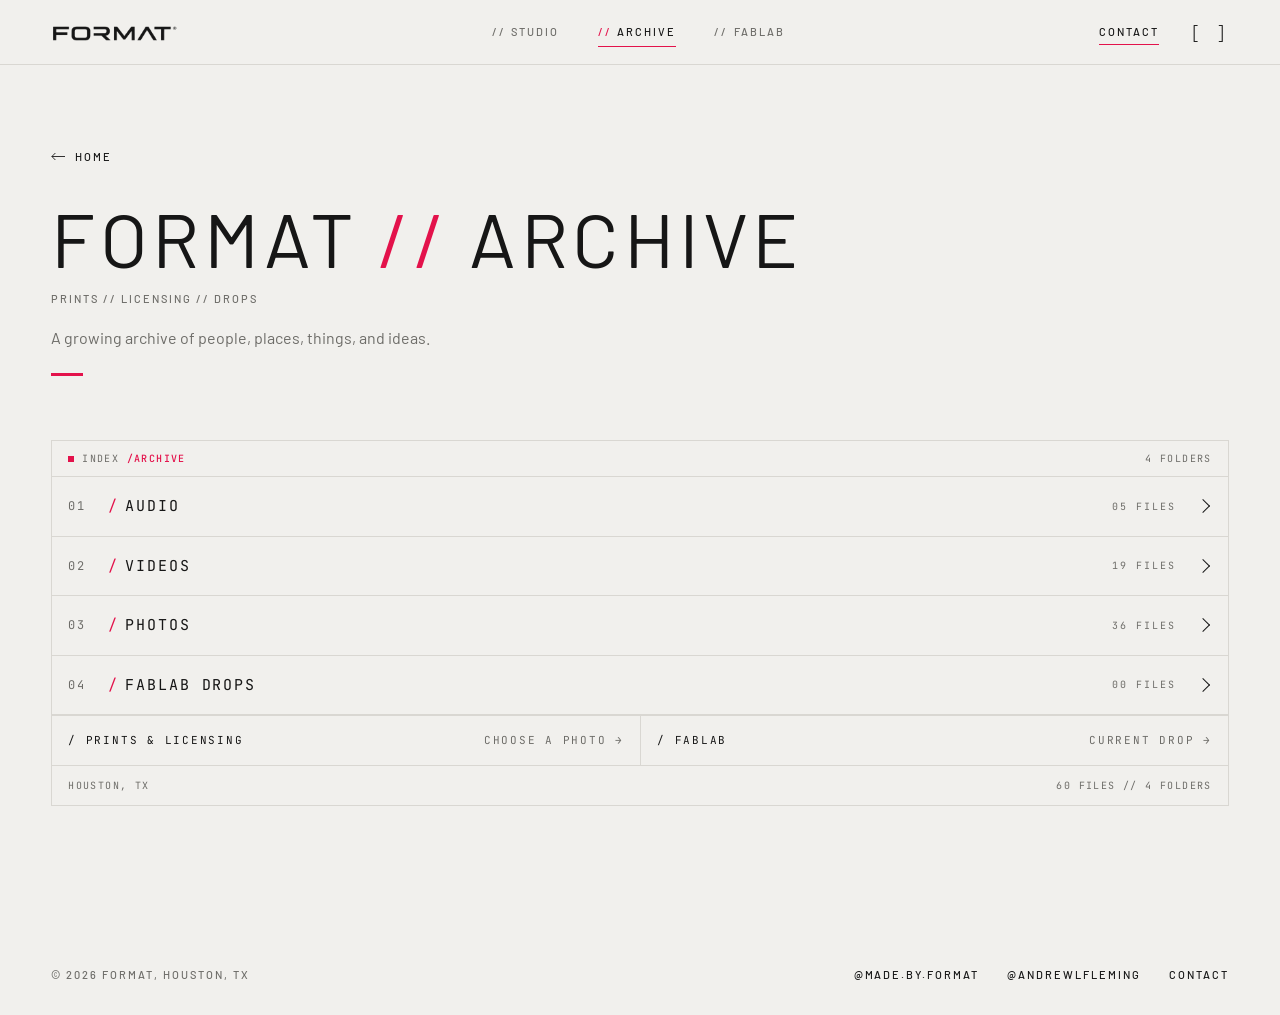
==== commit c3f71070: "Add 18 videos to the archive (#16) * Add three videos to the archive  Transcoded to 1080p H.264 MP4 " ====
--- a/archive.html
+++ b/archive.html
@@ -18,14 +18,14 @@
 <meta property="og:title" content="FORMAT // Archive | Motorsports &amp; Automotive Photo, Video">
 <meta property="og:description" content="The FORMAT archive from Houston: motorsports, automotive, aerial and FPV photo, video and music. Order prints, license work, or request a piece from a past FabLab motorsports fashion drop.">
 <meta property="og:url" content="https://madebyformat.com/archive.html">
-<meta property="og:image" content="https://madebyformat.com/assets/og-image.jpg">
+<meta property="og:image" content="https://madebyformat.com/assets/og-image-hero.jpg">
 <meta property="og:image:width" content="1200">
 <meta property="og:image:height" content="630">
-<meta property="og:image:alt" content="I AM FORMAT: black and white portrait of a person in a fedora and dark suit">
+<meta property="og:image:alt" content="FPV drone view of a green drift car trailing tire smoke through a corner at Texas Motor Speedway">
 <meta name="twitter:card" content="summary_large_image">
 <meta name="twitter:title" content="FORMAT // Archive | Motorsports &amp; Automotive Photo, Video">
 <meta name="twitter:description" content="The FORMAT archive from Houston: motorsports, automotive, aerial and FPV photo, video and music. Order prints, license work, or request a piece from a past FabLab motorsports fashion drop.">
-<meta name="twitter:image" content="https://madebyformat.com/assets/og-image.jpg">
+<meta name="twitter:image" content="https://madebyformat.com/assets/og-image-hero.jpg">
 <link rel="preconnect" href="https://fonts.googleapis.com">
 <link rel="preconnect" href="https://fonts.gstatic.com" crossorigin>
 <link href="https://fonts.googleapis.com/css2?family=Barlow:wght@300;400;500&family=JetBrains+Mono:wght@300;400;500&display=swap" rel="stylesheet">
@@ -608,7 +608,25 @@
     mount(document.getElementById('fAudioL'),years.map(function(y){return{label:y,items:AUDIO.filter(function(t){return t[2]===y})}}),audioRow);
 
     // ---- Videos
-    var VIDEO=[['V01','Texas Motor Speedway','FPV // Motorsport','assets/f27790ee67.mp4','assets/15090d0f12.jpg']];
+    var VIDEO=[['V01','Texas Motor Speedway','FPV // Motorsport','assets/f27790ee67.mp4','assets/15090d0f12.jpg'],
+      ['V02','Call the Police','FPV // Motorsport','assets/v02.mp4','assets/v02.jpg'],
+      ['V03','Car Wash','Video // Horizontal','assets/v03.mp4','assets/v03.jpg'],
+      ['V04','Christina','Behind the Scenes','assets/v04.mp4','assets/v04.jpg'],
+      ['V05','Drag','First Rough Cut','assets/v05.mp4','assets/v05.jpg'],
+      ['V06','Drift N Drag','Full Edit','assets/v06.mp4','assets/v06.jpg'],
+      ['V07','Drag Race','Reel Cut 1','assets/v07.mp4','assets/v07.jpg'],
+      ['V08','Slow Drift','Video','assets/v08.mp4','assets/v08.jpg'],
+      ['V09','Lorelei','Rough Cut 6','assets/v09.mp4','assets/v09.jpg'],
+      ['V10','Terraform Planet Ooo','Intro','assets/v10.mp4','assets/v10.jpg'],
+      ['V11','Boxed In','Film','assets/v11.mp4','assets/v11.jpg'],
+      ['V12','Camp Huawni','Feature','assets/v12.mp4','assets/v12.jpg'],
+      ['V13','Ellipsis','Final','assets/v13.mp4','assets/v13.jpg'],
+      ['V14','Bike Chase','Cut 2','assets/v14.mp4','assets/v14.jpg'],
+      ['V15','RAN','Cut 3','assets/v15.mp4','assets/v15.jpg'],
+      ['V16','Eric Lopez','Video','assets/v16.mp4','assets/v16.jpg'],
+      ['V17','Lucas','Reel','assets/v17.mp4','assets/v17.jpg'],
+      ['V18','Christina','Reel // Rough Cut','assets/v18.mp4','assets/v18.jpg'],
+      ['V19','House Flight','Riverlake Road','assets/v19.mp4','assets/v19.jpg']];
     function videoRow(v){
       var li=el('<li><button class="fr" type="button" aria-expanded="false"><span class="rg">'+PL+'</span><span class="ri">'+v[0]+'</span><span class="rn">'+esc(v[1])+'</span><span class="rm">MP4 // '+esc(v[2])+'</span><span class="rl"></span></button><div class="fv fvh"></div></li>');
       var b=li.querySelector('button'),box=li.querySelector('.fv'),vid=null;
--- a/fx.css
+++ b/fx.css
@@ -2,21 +2,21 @@
    Everything here is skipped for visitors who prefer reduced motion. */
 
 /* ---- [ ] loader: first visit per session (add ?loader to any URL to preview) ---- */
-.fx-load{position:fixed;inset:0;z-index:9999;display:flex;flex-direction:column;align-items:center;justify-content:center;gap:28px;background:var(--paper,#F1F0ED);transition:opacity .6s .12s ease,visibility 0s .72s;cursor:pointer}
+.fx-load{position:fixed;inset:0;z-index:9999;display:flex;flex-direction:column;align-items:center;justify-content:center;gap:28px;background:var(--paper,#F1F0ED);transition:opacity .4s .05s ease,visibility 0s .45s;cursor:pointer}
 .fx-load.out{opacity:0;visibility:hidden;pointer-events:none}
 .fx-load svg{width:min(36vw,190px);height:auto;overflow:visible}
-.fx-load .b{fill:none;stroke:var(--ink,#161616);stroke-width:2.4;stroke-linecap:square;stroke-dasharray:74;stroke-dashoffset:74;animation:fxdraw .75s cubic-bezier(.77,0,.18,1) forwards;transition:transform .7s cubic-bezier(.77,0,.18,1)}
-.fx-load .b.r{animation-delay:.2s}
+.fx-load .b{fill:none;stroke:var(--ink,#161616);stroke-width:2.4;stroke-linecap:square;stroke-dasharray:74;stroke-dashoffset:74;animation:fxdraw .5s cubic-bezier(.77,0,.18,1) forwards;transition:transform .45s cubic-bezier(.77,0,.18,1)}
+.fx-load .b.r{animation-delay:.1s}
 .fx-load.out .b.l{transform:translateX(-16px)}
 .fx-load.out .b.r{transform:translateX(16px)}
-.fx-load .ln{stroke:var(--accent,#E3124B);stroke-width:1.6;opacity:0;animation:fxsweep 1.2s cubic-bezier(.45,0,.25,1) .55s infinite}
-.fx-load .w{font:500 11px/1 var(--sans,Arial,sans-serif);letter-spacing:.55em;text-indent:.55em;text-transform:uppercase;color:var(--mute,#6E6D69);opacity:0;animation:fxfade .8s ease .5s forwards}
+.fx-load .ln{stroke:var(--accent,#E3124B);stroke-width:1.6;opacity:0;animation:fxsweep .8s cubic-bezier(.45,0,.25,1) .3s infinite}
+.fx-load .w{font:500 11px/1 var(--sans,Arial,sans-serif);letter-spacing:.55em;text-indent:.55em;text-transform:uppercase;color:var(--mute,#6E6D69);opacity:0;animation:fxfade .4s ease .3s forwards}
 @keyframes fxdraw{to{stroke-dashoffset:0}}
 @keyframes fxsweep{0%{transform:translateX(-30px);opacity:0}20%,80%{opacity:1}100%{transform:translateX(30px);opacity:0}}
 @keyframes fxfade{to{opacity:1}}
 
 /* ---- page enter: content rises in once the loader (if any) clears ---- */
-main{animation:fxrise .75s cubic-bezier(.2,.7,.2,1) both}
+main{animation:fxrise .55s cubic-bezier(.2,.7,.2,1) both}
 html.fx-wait main{animation:none;opacity:0}
 @keyframes fxrise{from{opacity:0;transform:translateY(14px)}to{opacity:1;transform:none}}
 
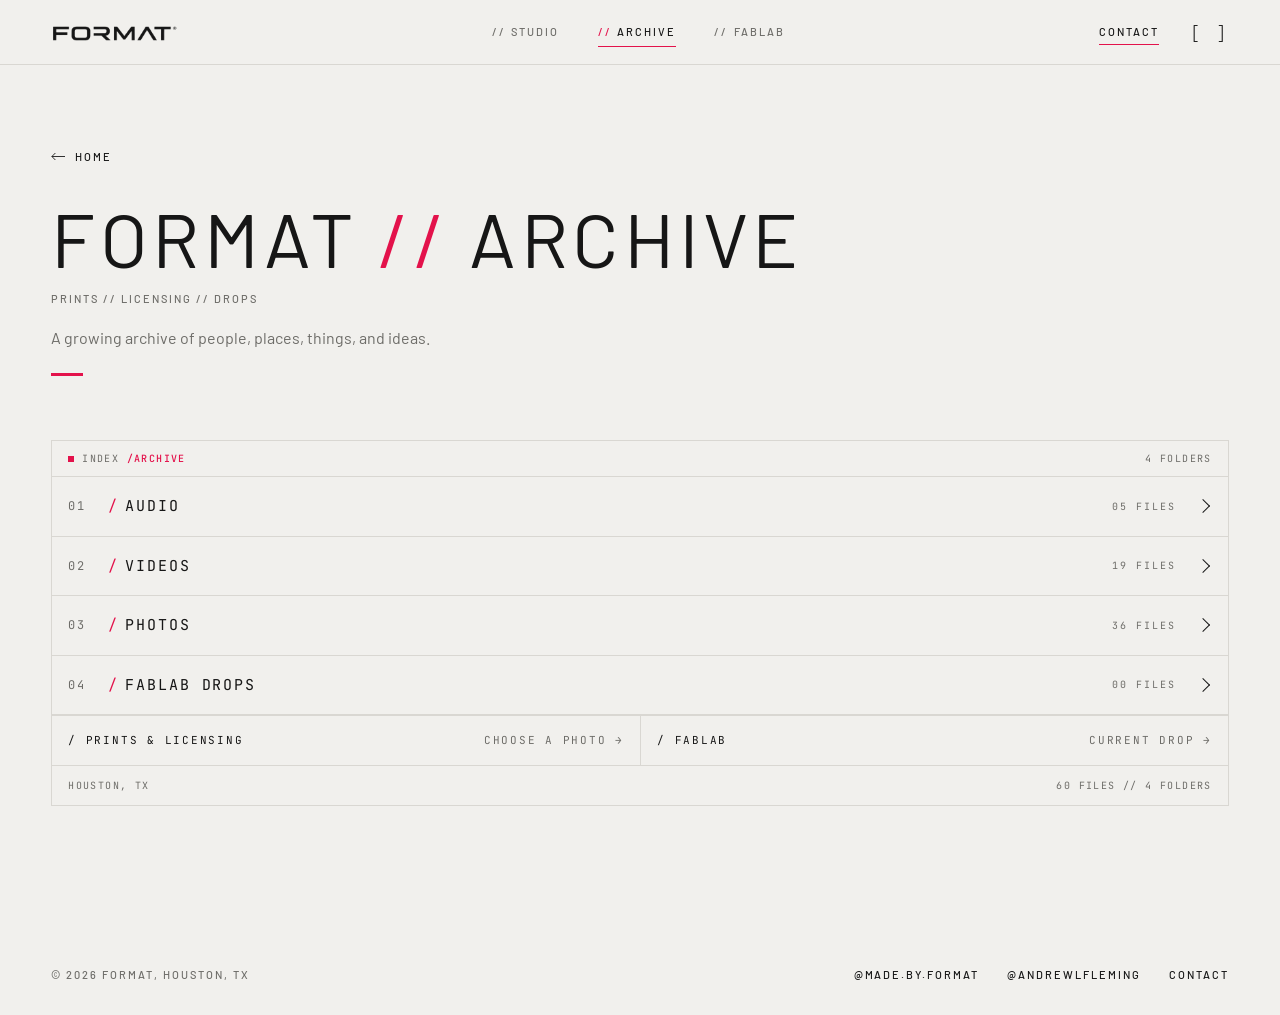
==== commit 1a0aa3b4: "Archive: replace V01 with the new Texas Motor Speedway clip Co-Authored-By: Claude Sonnet 5.5 <norep" ====
--- a/archive.html
+++ b/archive.html
@@ -608,7 +608,7 @@
     mount(document.getElementById('fAudioL'),years.map(function(y){return{label:y,items:AUDIO.filter(function(t){return t[2]===y})}}),audioRow);
 
     // ---- Videos
-    var VIDEO=[['V01','Texas Motor Speedway','FPV // Motorsport','assets/f27790ee67.mp4','assets/15090d0f12.jpg'],
+    var VIDEO=[['V01','Texas Motor Speedway','FPV // Motorsport','assets/624984d829.mp4','assets/015d61f21f.jpg'],
       ['V02','Call the Police','FPV // Motorsport','assets/v02.mp4','assets/v02.jpg'],
       ['V03','Car Wash','Video // Horizontal','assets/v03.mp4','assets/v03.jpg'],
       ['V04','Christina','Behind the Scenes','assets/v04.mp4','assets/v04.jpg'],
--- a/fx.css
+++ b/fx.css
@@ -1,24 +1,5 @@
-/* FORMAT brand motion: [ ] loader, bracket hovers, viewfinder cursor, page enter.
+/* FORMAT brand motion: bracket hovers, viewfinder cursor.
    Everything here is skipped for visitors who prefer reduced motion. */
-
-/* ---- [ ] loader: first visit per session (add ?loader to any URL to preview) ---- */
-.fx-load{position:fixed;inset:0;z-index:9999;display:flex;flex-direction:column;align-items:center;justify-content:center;gap:28px;background:var(--paper,#F1F0ED);transition:opacity .4s .05s ease,visibility 0s .45s;cursor:pointer}
-.fx-load.out{opacity:0;visibility:hidden;pointer-events:none}
-.fx-load svg{width:min(36vw,190px);height:auto;overflow:visible}
-.fx-load .b{fill:none;stroke:var(--ink,#161616);stroke-width:2.4;stroke-linecap:square;stroke-dasharray:74;stroke-dashoffset:74;animation:fxdraw .5s cubic-bezier(.77,0,.18,1) forwards;transition:transform .45s cubic-bezier(.77,0,.18,1)}
-.fx-load .b.r{animation-delay:.1s}
-.fx-load.out .b.l{transform:translateX(-16px)}
-.fx-load.out .b.r{transform:translateX(16px)}
-.fx-load .ln{stroke:var(--accent,#E3124B);stroke-width:1.6;opacity:0;animation:fxsweep .8s cubic-bezier(.45,0,.25,1) .3s infinite}
-.fx-load .w{font:500 11px/1 var(--sans,Arial,sans-serif);letter-spacing:.55em;text-indent:.55em;text-transform:uppercase;color:var(--mute,#6E6D69);opacity:0;animation:fxfade .4s ease .3s forwards}
-@keyframes fxdraw{to{stroke-dashoffset:0}}
-@keyframes fxsweep{0%{transform:translateX(-30px);opacity:0}20%,80%{opacity:1}100%{transform:translateX(30px);opacity:0}}
-@keyframes fxfade{to{opacity:1}}
-
-/* ---- page enter: content rises in once the loader (if any) clears ---- */
-main{animation:fxrise .55s cubic-bezier(.2,.7,.2,1) both}
-html.fx-wait main{animation:none;opacity:0}
-@keyframes fxrise{from{opacity:0;transform:translateY(14px)}to{opacity:1;transform:none}}
 
 /* ---- bracket hover on text links ---- */
 @media (hover:hover){
@@ -42,7 +23,6 @@
 html.fx-cur-on a .ph{cursor:none}
 
 @media (prefers-reduced-motion:reduce){
-  .fx-load,.fx-cur{display:none}
-  main{animation:none}
+  .fx-cur{display:none}
   .act::before,.act::after,.cta::before,.cta::after{transition:none}
 }
